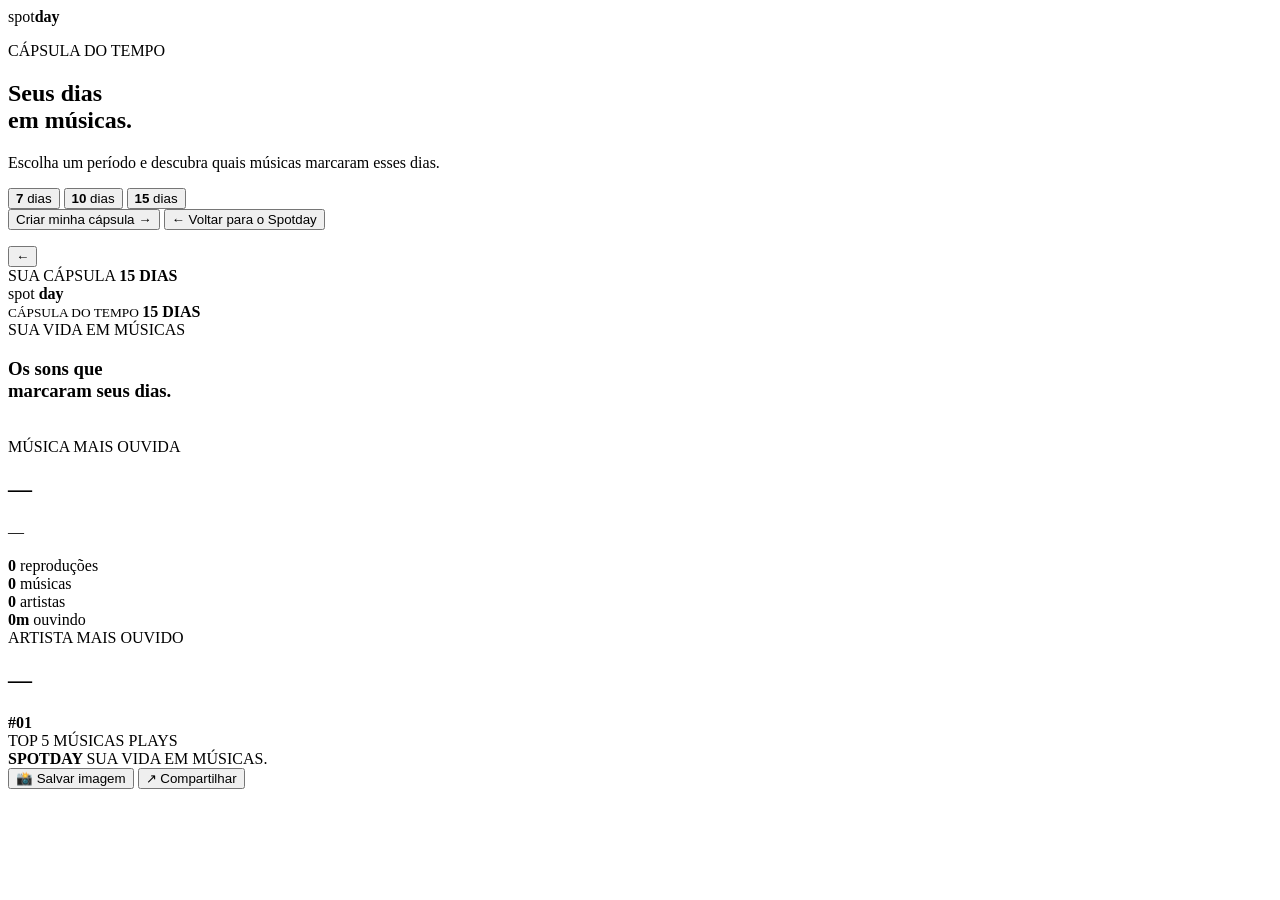
==== capsule/index.html @ 4d97df74 "Create index.html" ====
<!DOCTYPE html>
<html lang="pt-BR">

<head>

    <meta charset="UTF-8">

    <meta
        name="viewport"
        content="width=device-width, initial-scale=1.0"
    >

    <meta
        name="theme-color"
        content="#030509"
    >

    <title>
        Spotday — Cápsula do Tempo
    </title>

    <link
        rel="stylesheet"
        href="style.css"
    >

</head>


<body>


<main class="page">


    <!-- ================================= -->
    <!-- CONFIGURAÇÃO -->
    <!-- ================================= -->

    <section
        id="setup"
        class="setup"
    >

        <div class="brand">

            <span>spot</span><strong>day</strong>

        </div>


        <p class="eyebrow">
            CÁPSULA DO TEMPO
        </p>


        <h1>
            Seus dias<br>
            em músicas.
        </h1>


        <p class="description">

            Escolha um período e descubra
            quais músicas marcaram esses dias.

        </p>


        <div class="period-options">

            <button
                class="period-button"
                data-days="7"
            >

                <strong>
                    7
                </strong>

                <span>
                    dias
                </span>

            </button>


            <button
                class="period-button"
                data-days="10"
            >

                <strong>
                    10
                </strong>

                <span>
                    dias
                </span>

            </button>


            <button
                class="period-button active"
                data-days="15"
            >

                <strong>
                    15
                </strong>

                <span>
                    dias
                </span>

            </button>

        </div>


        <button
            id="generate-button"
            class="generate-button"
        >

            Criar minha cápsula
            <span>→</span>

        </button>


        <button
            id="back-button"
            class="back-button"
        >

            ← Voltar para o Spotday

        </button>


        <p
            id="setup-message"
            class="message"
        ></p>

    </section>



    <!-- ================================= -->
    <!-- RESULTADO -->
    <!-- ================================= -->

    <section
        id="result"
        class="result hidden"
    >


        <div class="result-header">

            <button
                id="result-back"
                class="result-back"
            >

                ←

            </button>


            <div>

                <span>
                    SUA CÁPSULA
                </span>

                <strong
                    id="result-period"
                >
                    15 DIAS
                </strong>

            </div>

        </div>


        <!-- ================================= -->
        <!-- PREVIEW -->
        <!-- ================================= -->

        <div
            id="preview"
            class="preview"
        >

            <div
                id="capsule"
                class="capsule"
            >


                <div class="orb orb-1"></div>

                <div class="orb orb-2"></div>


                <!-- HEADER -->

                <header class="capsule-header">

                    <div class="capsule-brand">

                        <span>
                            spot
                        </span><strong>
                            day
                        </strong>

                    </div>


                    <div class="period">

                        <small>
                            CÁPSULA DO TEMPO
                        </small>

                        <strong id="capsule-period">
                            15 DIAS
                        </strong>

                    </div>

                </header>


                <!-- INTRO -->

                <section class="intro">

                    <span>
                        SUA VIDA EM MÚSICAS
                    </span>

                    <h1>
                        Os sons que<br>
                        marcaram seus dias.
                    </h1>

                </section>


                <!-- DESTAQUE -->

                <section class="featured">

                    <div class="cover">

                        <img
                            id="cover"
                            src=""
                            alt=""
                        >

                    </div>


                    <div class="featured-info">

                        <span class="section-label">
                            MÚSICA MAIS OUVIDA
                        </span>

                        <h2 id="track-name">
                            —
                        </h2>

                        <p id="artist-name">
                            —
                        </p>


                        <div class="play-count">

                            <strong id="play-count">
                                0
                            </strong>

                            <span>
                                reproduções
                            </span>

                        </div>

                    </div>

                </section>


                <!-- STATS -->

                <section class="stats">

                    <div class="stat">

                        <strong id="tracks">
                            0
                        </strong>

                        <span>
                            músicas
                        </span>

                    </div>


                    <div class="stat">

                        <strong id="artists">
                            0
                        </strong>

                        <span>
                            artistas
                        </span>

                    </div>


                    <div class="stat">

                        <strong id="minutes">
                            0m
                        </strong>

                        <span>
                            ouvindo
                        </span>

                    </div>

                </section>


                <!-- ARTISTA -->

                <section class="top-artist">

                    <div>

                        <span class="section-label">
                            ARTISTA MAIS OUVIDO
                        </span>

                        <h2 id="top-artist">
                            —
                        </h2>

                    </div>


                    <strong>
                        #01
                    </strong>

                </section>


                <!-- RANKING -->

                <section class="ranking">

                    <div class="ranking-title">

                        <span>
                            TOP 5 MÚSICAS
                        </span>

                        <span>
                            PLAYS
                        </span>

                    </div>


                    <div
                        id="ranking-list"
                    ></div>

                </section>


                <footer>

                    <strong>
                        SPOTDAY
                    </strong>

                    <span>
                        SUA VIDA EM MÚSICAS.
                    </span>

                </footer>


            </div>

        </div>


        <!-- ================================= -->
        <!-- AÇÕES -->
        <!-- ================================= -->

        <div class="actions">

            <button
                id="save-button"
                class="primary"
            >

                📸
                <span>
                    Salvar imagem
                </span>

            </button>


            <button
                id="share-button"
                class="secondary"
            >

                ↗
                <span>
                    Compartilhar
                </span>

            </button>

        </div>


        <p
            id="message"
            class="message"
        ></p>


    </section>

</main>


<!-- html2canvas -->

<script
    src="https://cdn.jsdelivr.net/npm/html2canvas@1.4.1/dist/html2canvas.min.js"
></script>


<!-- ================================= -->
<!-- SPOTDAY -->
<!-- ================================= -->

<script src="../auth.js"></script>

<script src="../spotify.js"></script>

<script src="script.js"></script>


</body>

</html>
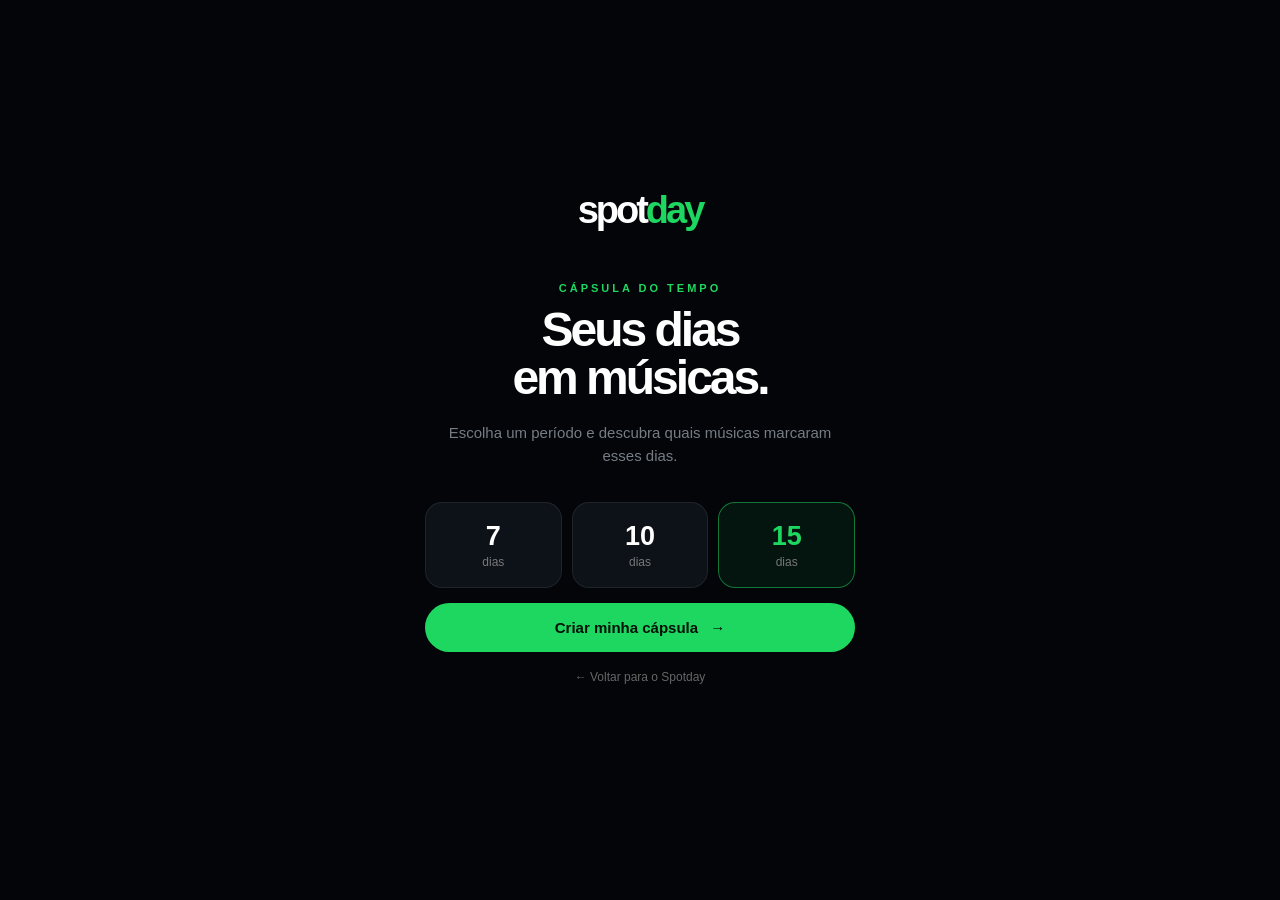
==== commit b14385d3: "Update index.html" ====
--- a/capsule/index.html
+++ b/capsule/index.html
@@ -420,24 +420,12 @@
         <div class="actions">
 
             <button
-                id="save-button"
-                class="primary"
-            >
-
-                📸
-                <span>
-                    Salvar imagem
-                </span>
-
-            </button>
-
-
-            <button
                 id="share-button"
                 class="secondary"
             >
 
                 ↗
+
                 <span>
                     Compartilhar
                 </span>
@@ -465,9 +453,7 @@
 ></script>
 
 
-<!-- ================================= -->
 <!-- SPOTDAY -->
-<!-- ================================= -->
 
 <script src="../auth.js"></script>
 
--- a/capsule/style.css
+++ b/capsule/style.css
@@ -0,0 +1,1381 @@
+* {
+
+    box-sizing:
+        border-box;
+
+    margin:
+        0;
+
+    padding:
+        0;
+
+}
+
+
+html,
+body {
+
+    width:
+        100%;
+
+    min-height:
+        100%;
+
+}
+
+
+body {
+
+    min-height:
+        100vh;
+
+    background:
+        #030509;
+
+    color:
+        white;
+
+    font-family:
+        -apple-system,
+        BlinkMacSystemFont,
+        "Segoe UI",
+        sans-serif;
+
+    padding:
+        18px 10px;
+
+}
+
+
+button {
+
+    font-family:
+        inherit;
+
+}
+
+
+/* ================================= */
+/* PAGE */
+/* ================================= */
+
+.page {
+
+    width:
+        100%;
+
+    max-width:
+        700px;
+
+    margin:
+        auto;
+
+}
+
+
+/* ================================= */
+/* SETUP */
+/* ================================= */
+
+.setup {
+
+    min-height:
+        calc(100vh - 36px);
+
+    display:
+        flex;
+
+    flex-direction:
+        column;
+
+    justify-content:
+        center;
+
+    align-items:
+        center;
+
+    text-align:
+        center;
+
+    padding:
+        30px 20px;
+
+}
+
+
+.brand {
+
+    font-size:
+        38px;
+
+    font-weight:
+        700;
+
+    letter-spacing:
+        -3px;
+
+}
+
+
+.brand strong {
+
+    color:
+        #1ed760;
+
+}
+
+
+.eyebrow {
+
+    margin-top:
+        50px;
+
+    color:
+        #1ed760;
+
+    font-size:
+        11px;
+
+    font-weight:
+        700;
+
+    letter-spacing:
+        3px;
+
+}
+
+
+.setup h1 {
+
+    margin-top:
+        12px;
+
+    font-size:
+        48px;
+
+    line-height:
+        1;
+
+    letter-spacing:
+        -3px;
+
+}
+
+
+.description {
+
+    max-width:
+        390px;
+
+    margin-top:
+        20px;
+
+    color:
+        #777d85;
+
+    font-size:
+        15px;
+
+    line-height:
+        1.5;
+
+}
+
+
+/* ================================= */
+/* PERIOD */
+/* ================================= */
+
+.period-options {
+
+    width:
+        100%;
+
+    max-width:
+        430px;
+
+    display:
+        grid;
+
+    grid-template-columns:
+        repeat(3, 1fr);
+
+    gap:
+        10px;
+
+    margin-top:
+        35px;
+
+}
+
+
+.period-button {
+
+    border:
+        1px solid
+        rgba(
+            255,
+            255,
+            255,
+            .08
+        );
+
+    border-radius:
+        17px;
+
+    padding:
+        18px 10px;
+
+    background:
+        #0d1219;
+
+    color:
+        white;
+
+    cursor:
+        pointer;
+
+}
+
+
+.period-button strong {
+
+    display:
+        block;
+
+    font-size:
+        27px;
+
+}
+
+
+.period-button span {
+
+    display:
+        block;
+
+    margin-top:
+        3px;
+
+    color:
+        #777;
+
+    font-size:
+        12px;
+
+}
+
+
+.period-button.active {
+
+    border-color:
+        rgba(
+            30,
+            215,
+            96,
+            .5
+        );
+
+    background:
+        rgba(
+            30,
+            215,
+            96,
+            .08
+        );
+
+}
+
+
+.period-button.active strong {
+
+    color:
+        #1ed760;
+
+}
+
+
+/* ================================= */
+/* GENERATE */
+/* ================================= */
+
+.generate-button {
+
+    width:
+        100%;
+
+    max-width:
+        430px;
+
+    margin-top:
+        15px;
+
+    border:
+        0;
+
+    border-radius:
+        999px;
+
+    padding:
+        16px 20px;
+
+    background:
+        #1ed760;
+
+    color:
+        #031006;
+
+    font-size:
+        15px;
+
+    font-weight:
+        800;
+
+    cursor:
+        pointer;
+
+}
+
+
+.generate-button span {
+
+    margin-left:
+        8px;
+
+}
+
+
+.back-button {
+
+    margin-top:
+        18px;
+
+    border:
+        0;
+
+    background:
+        transparent;
+
+    color:
+        #666;
+
+    font-size:
+        12px;
+
+    cursor:
+        pointer;
+
+}
+
+
+/* ================================= */
+/* RESULT */
+/* ================================= */
+
+.hidden {
+
+    display:
+        none !important;
+
+}
+
+
+.result-header {
+
+    display:
+        flex;
+
+    align-items:
+        center;
+
+    gap:
+        14px;
+
+    padding:
+        8px 2px 15px;
+
+}
+
+
+.result-header > div {
+
+    display:
+        flex;
+
+    flex-direction:
+        column;
+
+}
+
+
+.result-header span {
+
+    color:
+        #666;
+
+    font-size:
+        9px;
+
+    letter-spacing:
+        2px;
+
+}
+
+
+.result-header strong {
+
+    margin-top:
+        3px;
+
+    color:
+        #1ed760;
+
+    font-size:
+        12px;
+
+}
+
+
+.result-back {
+
+    width:
+        38px;
+
+    height:
+        38px;
+
+    border:
+        1px solid
+        rgba(
+            255,
+            255,
+            255,
+            .08
+        );
+
+    border-radius:
+        50%;
+
+    background:
+        #11161d;
+
+    color:
+        white;
+
+    cursor:
+        pointer;
+
+}
+
+
+/* ================================= */
+/* PREVIEW */
+/* ================================= */
+
+.preview {
+
+    width:
+        100%;
+
+    display:
+        flex;
+
+    justify-content:
+        center;
+
+    overflow:
+        hidden;
+
+}
+
+
+/* ================================= */
+/* CAPSULE */
+/* ================================= */
+
+.capsule {
+
+    width:
+        1080px;
+
+    height:
+        1350px;
+
+    flex-shrink:
+        0;
+
+    position:
+        relative;
+
+    overflow:
+        hidden;
+
+    padding:
+        65px 70px;
+
+    background:
+
+        radial-gradient(
+            circle at 90% 0%,
+            rgba(
+                30,
+                215,
+                96,
+                .18
+            ),
+            transparent 28%
+        ),
+
+        radial-gradient(
+            circle at 0% 100%,
+            rgba(
+                30,
+                215,
+                96,
+                .07
+            ),
+            transparent 30%
+        ),
+
+        linear-gradient(
+            145deg,
+            #111821,
+            #05080c
+        );
+
+    border-radius:
+        34px;
+
+}
+
+
+.orb {
+
+    position:
+        absolute;
+
+    border-radius:
+        50%;
+
+    pointer-events:
+        none;
+
+}
+
+
+.orb-1 {
+
+    width:
+        600px;
+
+    height:
+        600px;
+
+    right:
+        -420px;
+
+    top:
+        -400px;
+
+    border:
+        1px solid
+        rgba(
+            30,
+            215,
+            96,
+            .12
+        );
+
+}
+
+
+.orb-2 {
+
+    width:
+        450px;
+
+    height:
+        450px;
+
+    left:
+        -330px;
+
+    bottom:
+        -320px;
+
+    border:
+        1px solid
+        rgba(
+            255,
+            255,
+            255,
+            .04
+        );
+
+}
+
+
+/* ================================= */
+/* CAPSULE HEADER */
+/* ================================= */
+
+.capsule-header {
+
+    position:
+        relative;
+
+    z-index:
+        2;
+
+    display:
+        flex;
+
+    justify-content:
+        space-between;
+
+}
+
+
+.capsule-brand {
+
+    font-size:
+        43px;
+
+    font-weight:
+        700;
+
+    letter-spacing:
+        -3px;
+
+}
+
+
+.capsule-brand strong {
+
+    color:
+        #1ed760;
+
+}
+
+
+.period {
+
+    text-align:
+        right;
+
+}
+
+
+.period small {
+
+    display:
+        block;
+
+    color:
+        #666;
+
+    font-size:
+        11px;
+
+    letter-spacing:
+        2px;
+
+}
+
+
+.period strong {
+
+    display:
+        block;
+
+    margin-top:
+        7px;
+
+    color:
+        #1ed760;
+
+    font-size:
+        13px;
+
+    letter-spacing:
+        1px;
+
+}
+
+
+/* ================================= */
+/* INTRO */
+/* ================================= */
+
+.intro {
+
+    position:
+        relative;
+
+    z-index:
+        2;
+
+    margin-top:
+        65px;
+
+}
+
+
+.intro > span {
+
+    color:
+        #1ed760;
+
+    font-size:
+        12px;
+
+    font-weight:
+        700;
+
+    letter-spacing:
+        3px;
+
+}
+
+
+.intro h1 {
+
+    margin-top:
+        12px;
+
+    font-size:
+        58px;
+
+    line-height:
+        1.02;
+
+    letter-spacing:
+        -3px;
+
+}
+
+
+/* ================================= */
+/* FEATURED */
+/* ================================= */
+
+.featured {
+
+    position:
+        relative;
+
+    z-index:
+        2;
+
+    display:
+        flex;
+
+    align-items:
+        center;
+
+    gap:
+        42px;
+
+    margin-top:
+        50px;
+
+}
+
+
+.cover {
+
+    width:
+        300px;
+
+    height:
+        300px;
+
+    flex-shrink:
+        0;
+
+    overflow:
+        hidden;
+
+    border-radius:
+        22px;
+
+    background:
+        #151a22;
+
+    box-shadow:
+        0 25px 60px
+        rgba(
+            0,
+            0,
+            0,
+            .55
+        );
+
+}
+
+
+.cover img {
+
+    width:
+        100%;
+
+    height:
+        100%;
+
+    display:
+        block;
+
+    object-fit:
+        cover;
+
+}
+
+
+.featured-info {
+
+    min-width:
+        0;
+
+}
+
+
+.section-label {
+
+    display:
+        block;
+
+    color:
+        #70757d;
+
+    font-size:
+        12px;
+
+    font-weight:
+        700;
+
+    letter-spacing:
+        2px;
+
+}
+
+
+.featured-info h2 {
+
+    margin-top:
+        10px;
+
+    font-size:
+        42px;
+
+    line-height:
+        1.04;
+
+    letter-spacing:
+        -2px;
+
+    overflow-wrap:
+        anywhere;
+
+}
+
+
+.featured-info p {
+
+    margin-top:
+        8px;
+
+    color:
+        #999;
+
+    font-size:
+        20px;
+
+}
+
+
+.play-count {
+
+    display:
+        flex;
+
+    align-items:
+        baseline;
+
+    gap:
+        8px;
+
+    margin-top:
+        22px;
+
+}
+
+
+.play-count strong {
+
+    color:
+        #1ed760;
+
+    font-size:
+        30px;
+
+}
+
+
+.play-count span {
+
+    color:
+        #666;
+
+    font-size:
+        14px;
+
+}
+
+
+/* ================================= */
+/* STATS */
+/* ================================= */
+
+.stats {
+
+    position:
+        relative;
+
+    z-index:
+        2;
+
+    display:
+        grid;
+
+    grid-template-columns:
+        repeat(3, 1fr);
+
+    gap:
+        14px;
+
+    margin-top:
+        40px;
+
+}
+
+
+.stat {
+
+    padding:
+        20px 22px;
+
+    border:
+        1px solid
+        rgba(
+            255,
+            255,
+            255,
+            .07
+        );
+
+    border-radius:
+        17px;
+
+    background:
+        rgba(
+            255,
+            255,
+            255,
+            .025
+        );
+
+}
+
+
+.stat strong {
+
+    display:
+        block;
+
+    font-size:
+        32px;
+
+}
+
+
+.stat span {
+
+    display:
+        block;
+
+    margin-top:
+        5px;
+
+    color:
+        #6f747b;
+
+    font-size:
+        13px;
+
+}
+
+
+/* ================================= */
+/* TOP ARTIST */
+/* ================================= */
+
+.top-artist {
+
+    position:
+        relative;
+
+    z-index:
+        2;
+
+    display:
+        flex;
+
+    align-items:
+        center;
+
+    justify-content:
+        space-between;
+
+    margin-top:
+        14px;
+
+    padding:
+        21px 24px;
+
+    border:
+        1px solid
+        rgba(
+            30,
+            215,
+            96,
+            .12
+        );
+
+    border-radius:
+        17px;
+
+    background:
+        rgba(
+            30,
+            215,
+            96,
+            .045
+        );
+
+}
+
+
+.top-artist h2 {
+
+    margin-top:
+        6px;
+
+    font-size:
+        25px;
+
+}
+
+
+.top-artist > strong {
+
+    color:
+        #1ed760;
+
+    font-size:
+        36px;
+
+}
+
+
+/* ================================= */
+/* RANKING */
+/* ================================= */
+
+.ranking {
+
+    position:
+        relative;
+
+    z-index:
+        2;
+
+    margin-top:
+        28px;
+
+}
+
+
+.ranking-title {
+
+    display:
+        flex;
+
+    justify-content:
+        space-between;
+
+    margin-bottom:
+        4px;
+
+    color:
+        #62676e;
+
+    font-size:
+        10px;
+
+    letter-spacing:
+        2px;
+
+}
+
+
+.ranking-item {
+
+    min-height:
+        52px;
+
+    display:
+        flex;
+
+    align-items:
+        center;
+
+    border-bottom:
+        1px solid
+        rgba(
+            255,
+            255,
+            255,
+            .055
+        );
+
+}
+
+
+.rank {
+
+    width:
+        55px;
+
+    color:
+        #555;
+
+    font-size:
+        13px;
+
+    font-weight:
+        700;
+
+}
+
+
+.ranking-info {
+
+    flex:
+        1;
+
+    min-width:
+        0;
+
+}
+
+
+.ranking-info strong {
+
+    display:
+        block;
+
+    overflow:
+        hidden;
+
+    white-space:
+        nowrap;
+
+    text-overflow:
+        ellipsis;
+
+    font-size:
+        15px;
+
+}
+
+
+.ranking-info span {
+
+    display:
+        block;
+
+    margin-top:
+        2px;
+
+    color:
+        #6f747b;
+
+    font-size:
+        11px;
+
+}
+
+
+.ranking-plays {
+
+    color:
+        #777;
+
+    font-size:
+        12px;
+
+}
+
+
+/* ================================= */
+/* FOOTER */
+/* ================================= */
+
+.capsule footer {
+
+    position:
+        absolute;
+
+    z-index:
+        2;
+
+    left:
+        70px;
+
+    right:
+        70px;
+
+    bottom:
+        38px;
+
+    display:
+        flex;
+
+    justify-content:
+        space-between;
+
+    color:
+        #50545a;
+
+    font-size:
+        10px;
+
+    letter-spacing:
+        2px;
+
+}
+
+
+.capsule footer strong {
+
+    color:
+        #1ed760;
+
+}
+
+
+/* ================================= */
+/* ACTIONS */
+/* ================================= */
+
+.actions {
+
+    display:
+        flex;
+
+    gap:
+        10px;
+
+    margin-top:
+        18px;
+
+}
+
+
+.actions button {
+
+    flex:
+        1;
+
+    border:
+        0;
+
+    border-radius:
+        999px;
+
+    padding:
+        14px 18px;
+
+    font-size:
+        14px;
+
+    font-weight:
+        700;
+
+    cursor:
+        pointer;
+
+}
+
+
+.primary {
+
+    color:
+        #031006;
+
+    background:
+        #1ed760;
+
+}
+
+
+.secondary {
+
+    color:
+        white;
+
+    background:
+        #171d25;
+
+    border:
+        1px solid
+        rgba(
+            255,
+            255,
+            255,
+            .08
+        ) !important;
+
+}
+
+
+.message {
+
+    min-height:
+        18px;
+
+    margin-top:
+        9px;
+
+    color:
+        #777;
+
+    font-size:
+        12px;
+
+    text-align:
+        center;
+
+}
+
+
+@media (max-width: 600px) {
+
+    .setup h1 {
+
+        font-size:
+            42px;
+
+    }
+
+}
